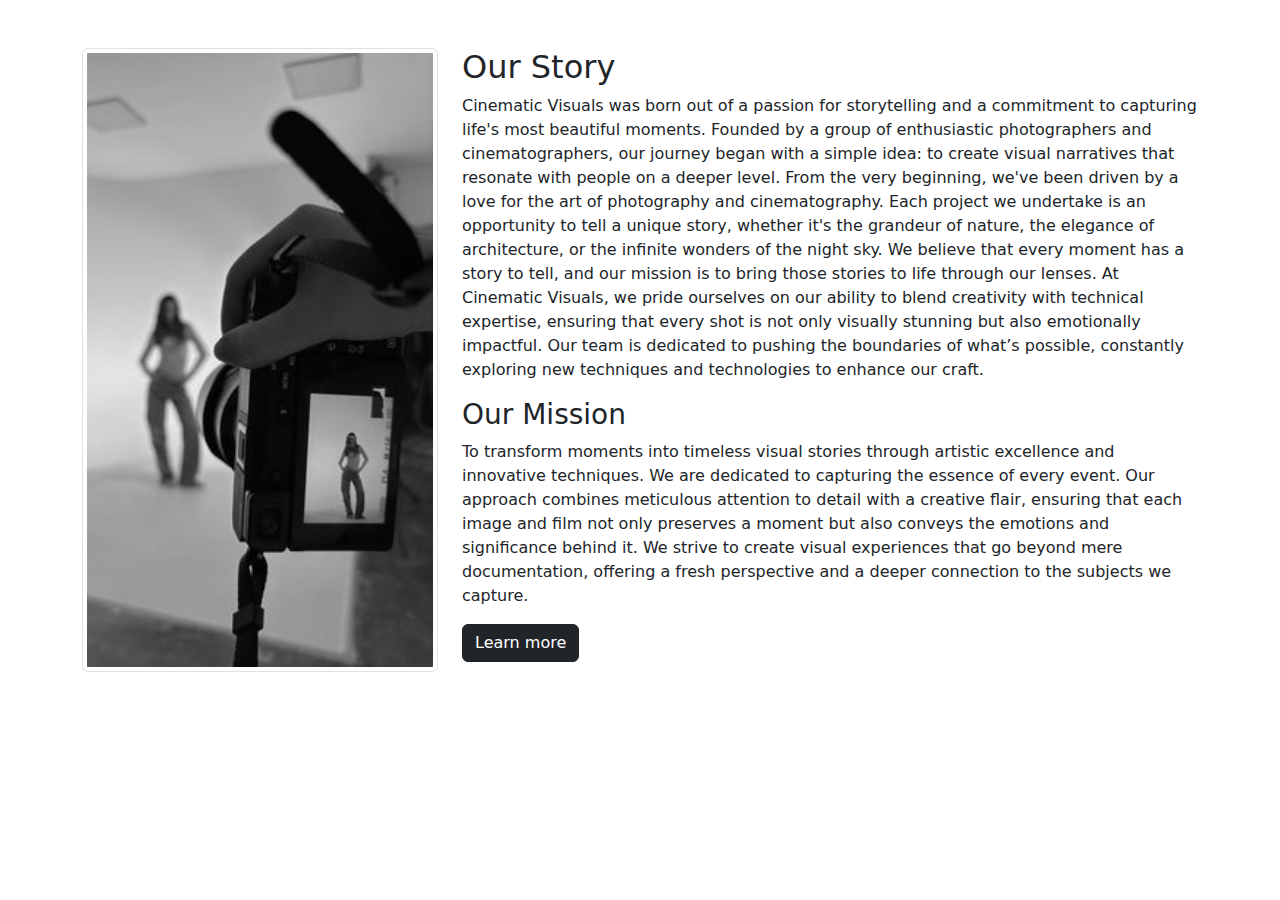
==== about.html @ 66392e7e "added content" ====
<!DOCTYPE html>
<html lang="en">
<head>
    <meta charset="UTF-8">
    <meta name="viewport" content="width=device-width, initial-scale=1.0">
    <title>about us</title>
    <!-- Add link to Bootstrap minified CSS using CDN -->
    <link href="https://cdn.jsdelivr.net/npm/bootstrap@5.3.3/dist/css/bootstrap.min.css" rel="stylesheet" integrity="sha384-QWTKZyjpPEjISv5WaRU9OFeRpok6YctnYmDr5pNlyT2bRjXh0JMhjY6hW+ALEwIH" crossorigin="anonymous">
     <!-- Create main.css and add link to file -->
    <link rel="stylesheet" href="css/main.css">
</head>
<body>
    <div class="container my-5">
        <div class="row">
            <div class="col-md-4">
                <img src="images/about hifi web.jpg" class="img-thumbnail" alt="About Us" style="width: 100%; height: auto;">
            </div>
            <div class="col-md-8">
                <h2>Our Story</h2>
                <p>Cinematic Visuals was born out of a passion for storytelling and a commitment to capturing life's most beautiful moments. Founded by a group of enthusiastic photographers and cinematographers, our journey began with a simple idea: to create visual narratives that resonate with people on a deeper level.
                    From the very beginning, we've been driven by a love for the art of photography and cinematography. Each project we undertake is an opportunity to tell a unique story, whether it's the grandeur of nature, the elegance of architecture, or the infinite wonders of the night sky. We believe that every moment has a story to tell, and our mission is to bring those stories to life through our lenses.

                    At Cinematic Visuals, we pride ourselves on our ability to blend creativity with technical expertise, ensuring that every shot is not only visually stunning but also emotionally impactful. Our team is dedicated to pushing the boundaries of what’s possible, constantly exploring new techniques and technologies to enhance our craft.
                </p>
                <h3>Our Mission</h3>
                <p>To transform moments into timeless visual stories through artistic excellence and innovative techniques. We are dedicated to capturing the essence of every event.
                    Our approach combines meticulous attention to detail with a creative flair, ensuring that each image and film not only preserves a moment but also conveys the emotions and significance behind it. We strive to create visual experiences that go beyond mere documentation, offering a fresh perspective and a deeper connection to the subjects we capture.
                </p>
                <button type="button" class="btn btn-dark">Learn more</button>
            </div>
        </div>
    </div>
    
</body>
</html>
---- css/main.css ----
.navbar {
    background-color: darkblue; /* Dark background */
    padding: 15px; /* Add padding */
}

.navbar-brand img {
    width: 80px;
    height: 80px;
}

.navbar-nav .nav-link {
    color: black !important; /* dark text color */
    font-size: 1.1rem;
    padding: 8px 16px; /* Add padding */
}

.navbar-nav .nav-link:hover {
    color: darkmagenta !important; /* Change color on hover */
    background-color: transparent; /* No background on hover */
}

.navbar-nav .nav-link.active {
    color: black !important; /* Active link color */
}

.navbar-toggler-icon {
    background-color: brown; /* Toggler icon color */
}
.nav-link:hover{
    background-color: grey;
}


.icon-link{
    background-color: orange;
    color: white;
    padding: 0.5rem 1rem;
    border:none;
    outline:none;
    border-radius: 20px;
    font-size: 0.8rem;
    font-weight: bold;
    cursor: pointer;
    transition: scale 0.2 ease;
}
.icon-link:hover{
    scale: 1.05em;
    color: white;
}
.icon-link:active{
    scale: 0.95em;
}
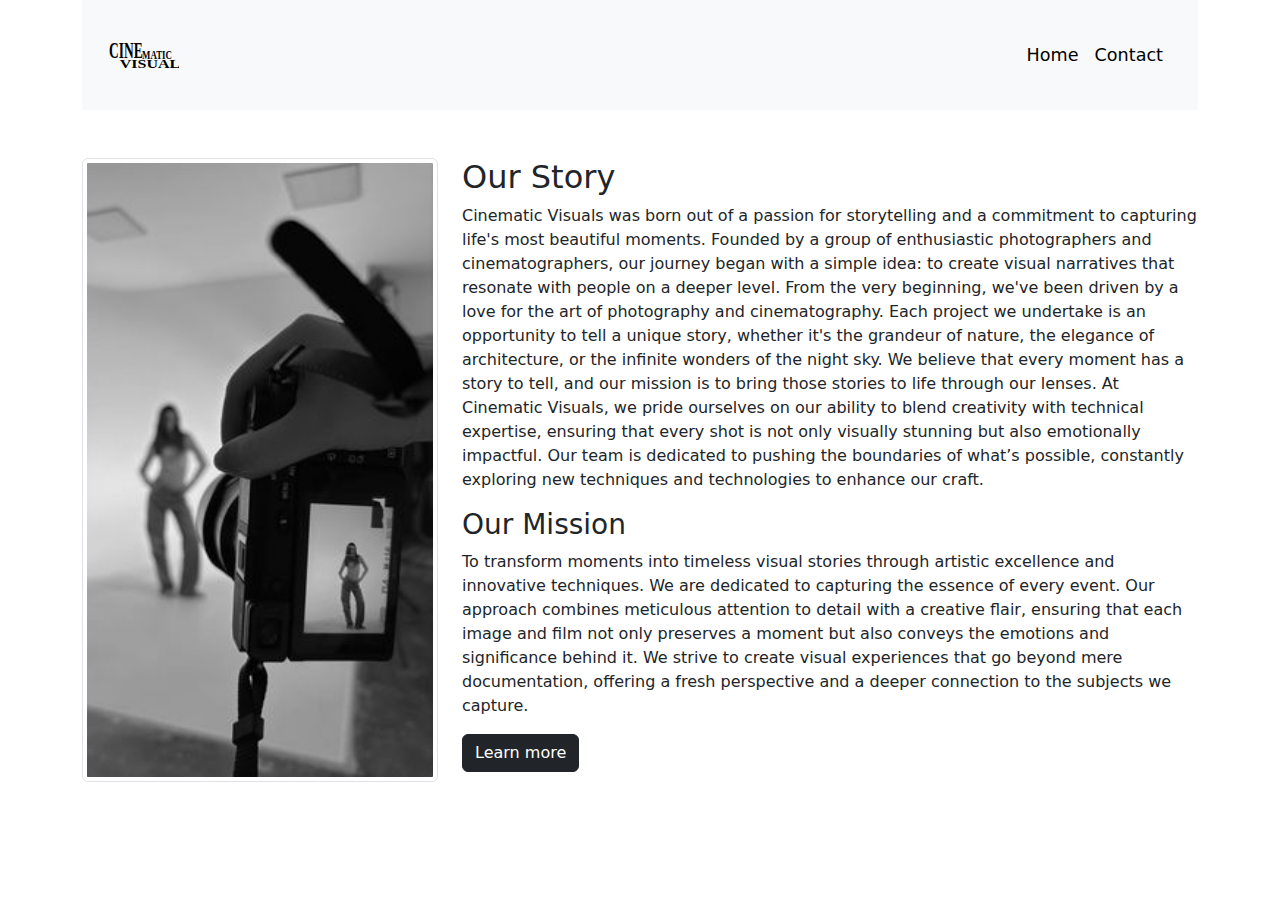
==== commit 4050a232: "changes" ====
--- a/about.html
+++ b/about.html
@@ -10,6 +10,32 @@
     <link rel="stylesheet" href="css/main.css">
 </head>
 <body>
+    <div class="container">
+        <nav class="navbar navbar-expand-lg bg-body-tertiary">
+            <div class="container-fluid">
+              <a class="navbar-brand" href="#">
+                <img src="images/portfolio logo.svg" alt="logo" style="width: 70px; height: 70px">
+              </a>
+              <button class="navbar-toggler" type="button" data-bs-toggle="collapse" data-bs-target="#navbarNav" aria-controls="navbarNav" aria-expanded="false" aria-label="Toggle navigation">
+                <span class="navbar-toggler-icon"></span>
+              </button>
+              <div class="collapse navbar-collapse justify-content-end" id="navbarNav">
+                <ul class="navbar-nav">
+                  <li class="nav-item">
+                    <a class="nav-link " href="index.html">Home</a>
+                    
+                  </li>
+                 
+                  <li class="nav-item">
+                    <a class="nav-link" href="contact.html">Contact</a>
+                  </li>
+
+                </ul>
+              </div>
+            </div>
+          </nav>
+     </div>
+     <!--adding about content-->
     <div class="container my-5">
         <div class="row">
             <div class="col-md-4">
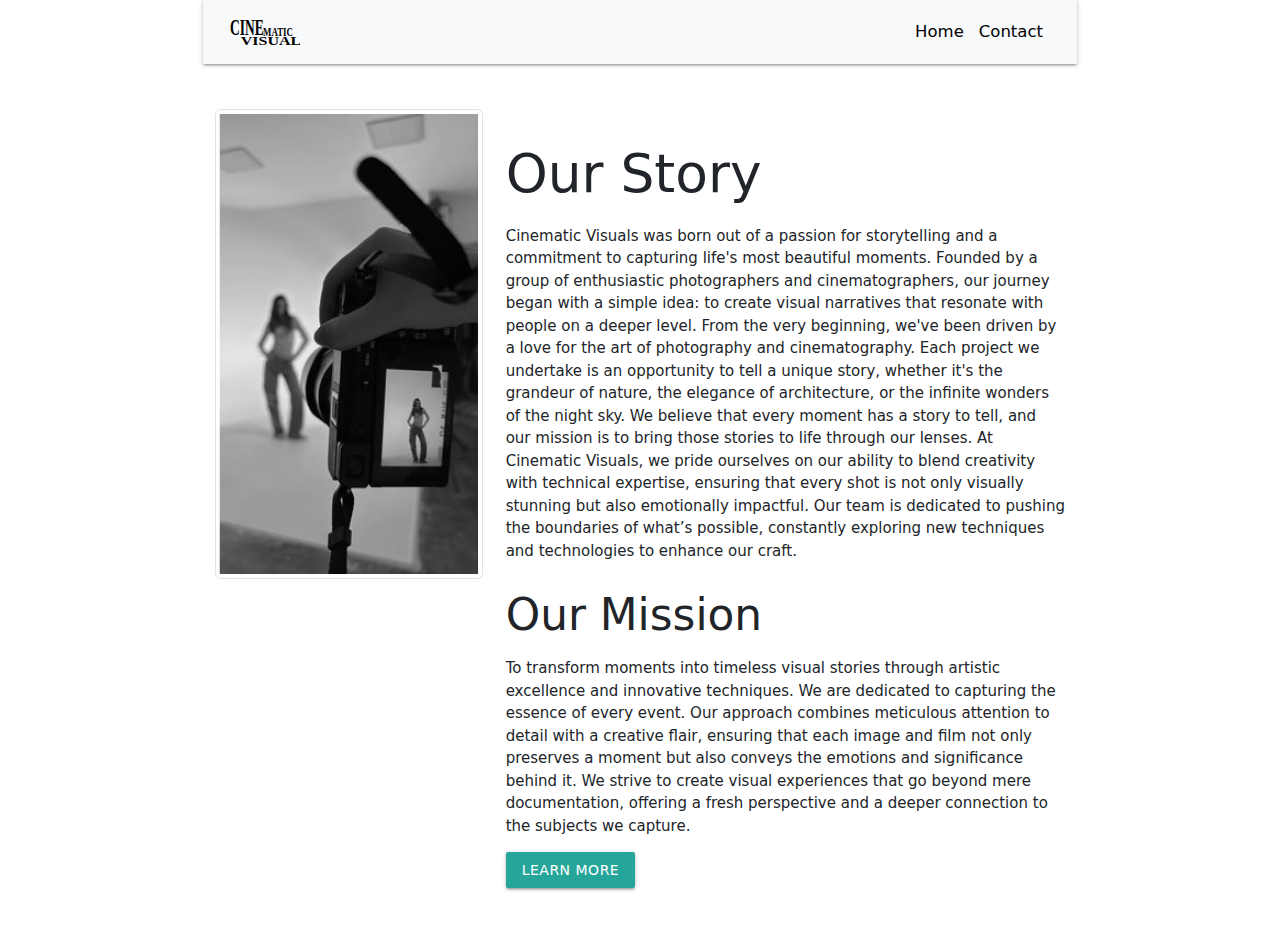
==== commit a5e7538f: "some changes" ====
--- a/about.html
+++ b/about.html
@@ -6,6 +6,7 @@
     <title>about us</title>
     <!-- Add link to Bootstrap minified CSS using CDN -->
     <link href="https://cdn.jsdelivr.net/npm/bootstrap@5.3.3/dist/css/bootstrap.min.css" rel="stylesheet" integrity="sha384-QWTKZyjpPEjISv5WaRU9OFeRpok6YctnYmDr5pNlyT2bRjXh0JMhjY6hW+ALEwIH" crossorigin="anonymous">
+    <link href="https://cdnjs.cloudflare.com/ajax/libs/materialize/1.0.0/css/materialize.min.css" rel="stylesheet">
      <!-- Create main.css and add link to file -->
     <link rel="stylesheet" href="css/main.css">
 </head>
@@ -14,7 +15,7 @@
         <nav class="navbar navbar-expand-lg bg-body-tertiary">
             <div class="container-fluid">
               <a class="navbar-brand" href="#">
-                <img src="images/portfolio logo.svg" alt="logo" style="width: 70px; height: 70px">
+                <img src="images/portfolio_logo.svg" alt=" cinematic visuals logo" style="width: 70px; height: 70px">
               </a>
               <button class="navbar-toggler" type="button" data-bs-toggle="collapse" data-bs-target="#navbarNav" aria-controls="navbarNav" aria-expanded="false" aria-label="Toggle navigation">
                 <span class="navbar-toggler-icon"></span>
@@ -39,7 +40,7 @@
     <div class="container my-5">
         <div class="row">
             <div class="col-md-4">
-                <img src="images/about hifi web.jpg" class="img-thumbnail" alt="About Us" style="width: 100%; height: auto;">
+                <img src="images/about_hifi_web.jpg" class="img-thumbnail" alt="About Us" style="width: 100%; height: auto;">
             </div>
             <div class="col-md-8">
                 <h2>Our Story</h2>
--- a/css/main.css
+++ b/css/main.css
@@ -1,5 +1,6 @@
- 
- .navbar {
+
+
+.navbar{
     background-color: darkblue; /* Dark background */
     padding: 15px; /* Add padding */
 }
@@ -25,7 +26,7 @@
 }
 
 .navbar-toggler-icon {
-    background-color: brown; /* Toggler icon color */
+    background-color:white; /* Toggler icon color */
 }
 .nav-link:hover{
     background-color: grey;
@@ -42,12 +43,31 @@
     font-size: 0.8rem;
     font-weight: bold;
     cursor: pointer;
-    transition: scale 0.2 ease;
+    transition:  transform 0.2s ease;;
 }
 .icon-link:hover{
-    scale: 1.05em;
+    transform: scale(1.05);
     color: white;
 }
 .icon-link:active{
-    scale: 0.95em;
-}+    transform: scale(0.95)
+}
+@media (min-width: 768px) {
+    h1 {
+        font-size: 2rem;
+    }
+}
+
+@media (min-width: 992px) {
+    h1 {
+        font-size: 2.5rem;
+    }
+}
+
+@media (min-width: 1200px) {
+    h1 {
+        font-size: 3rem;
+    }
+}
+
+
